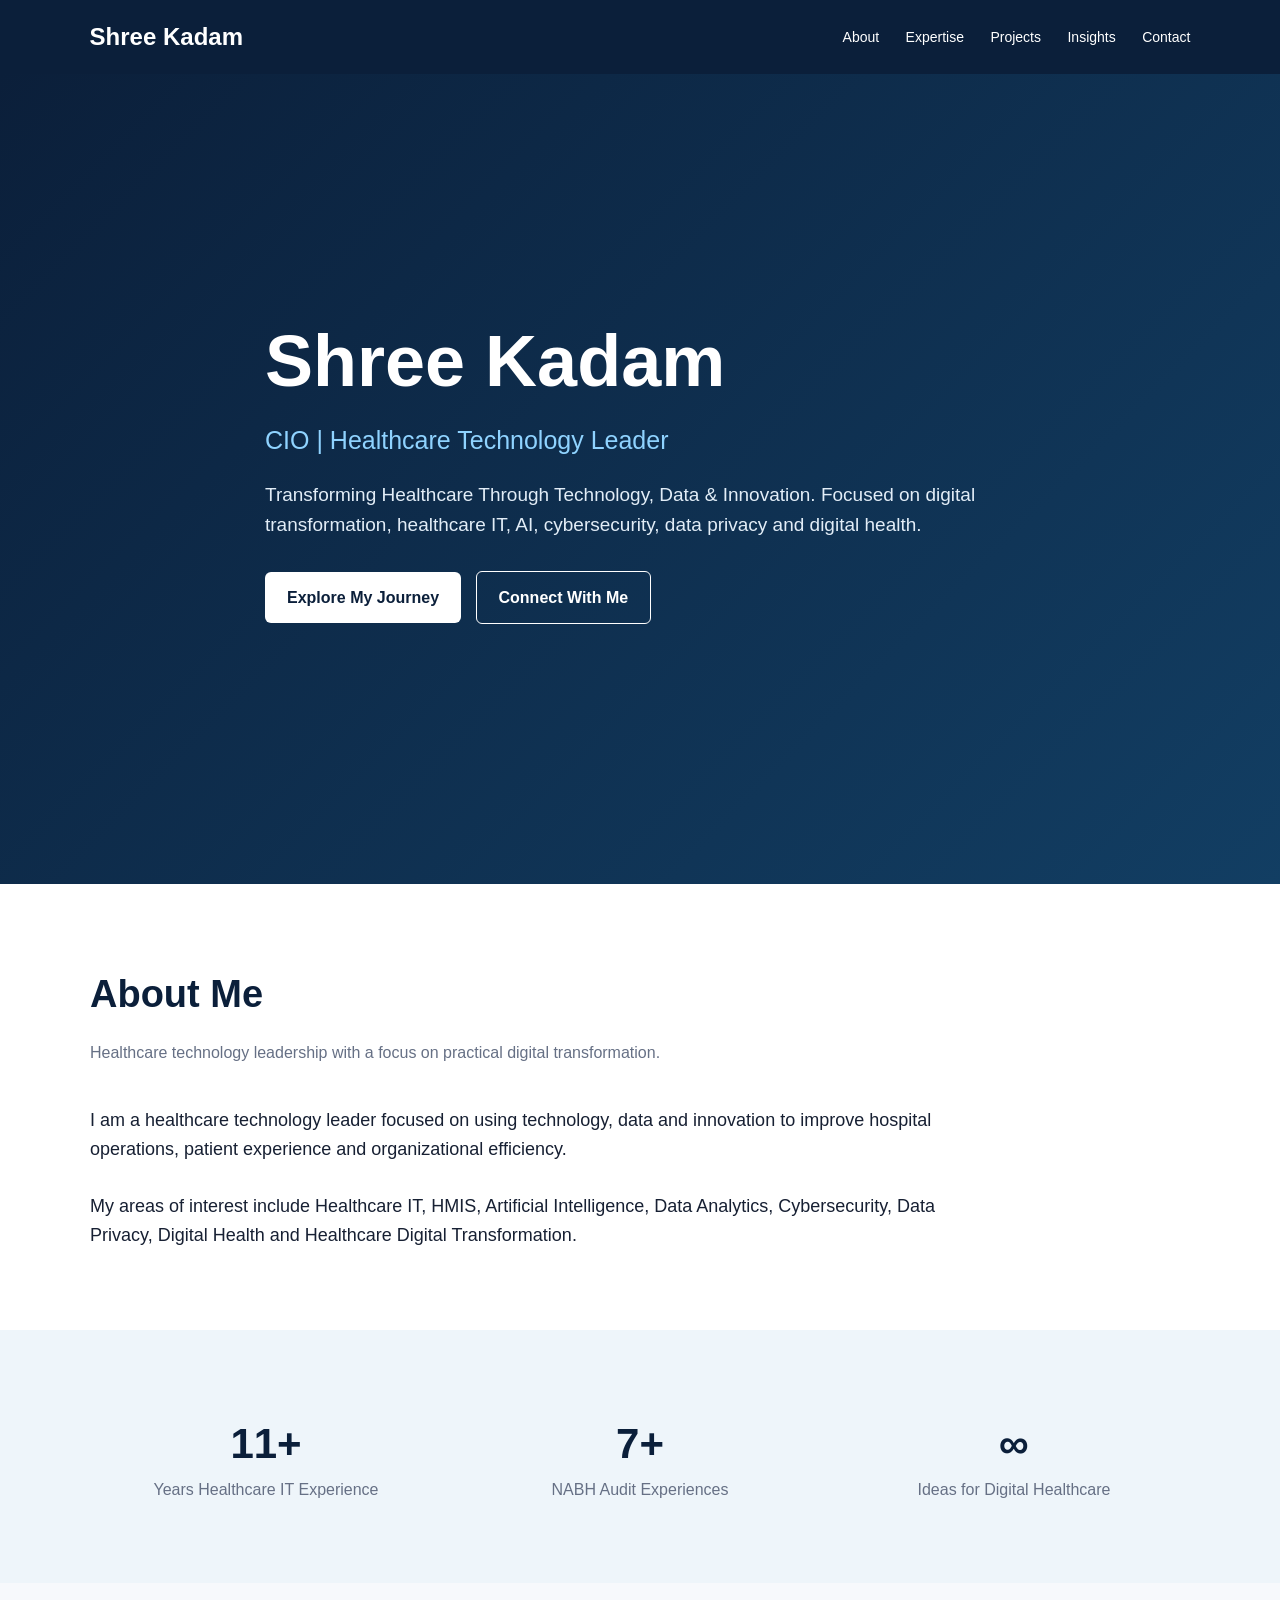
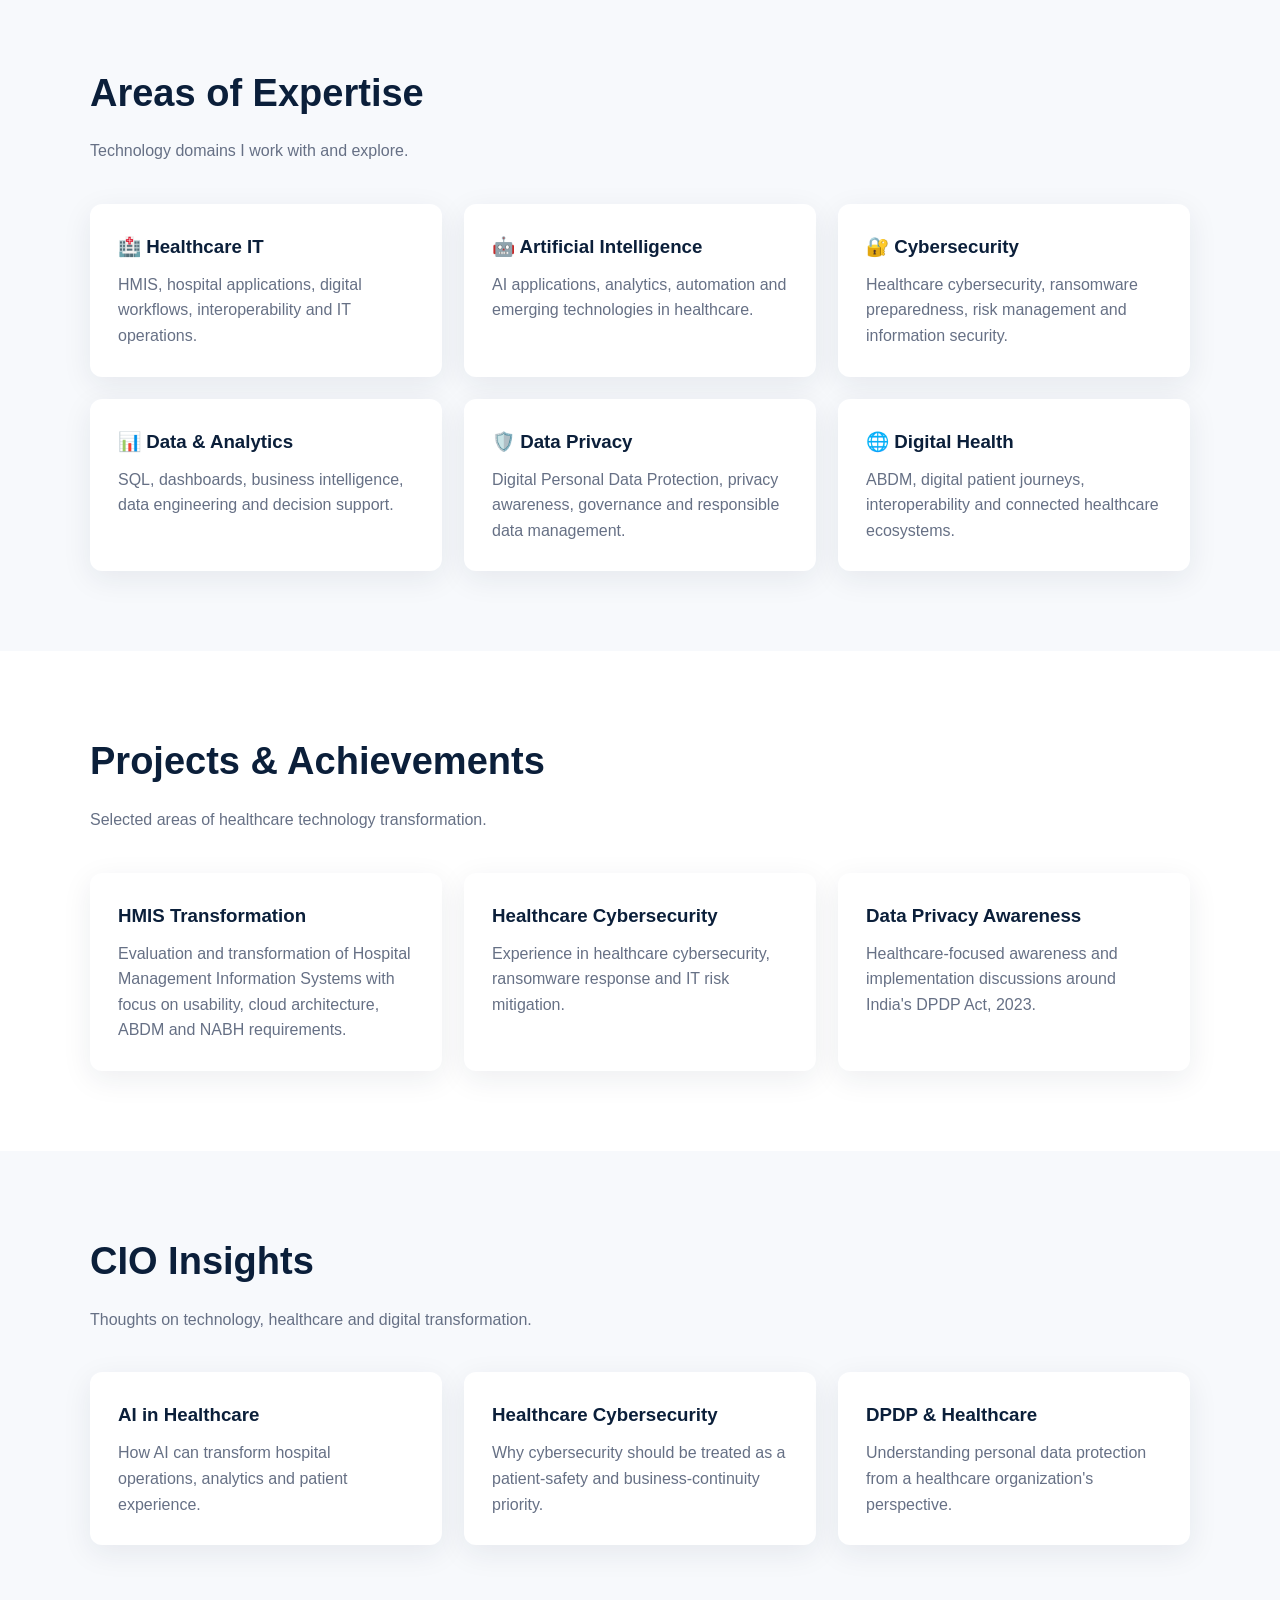
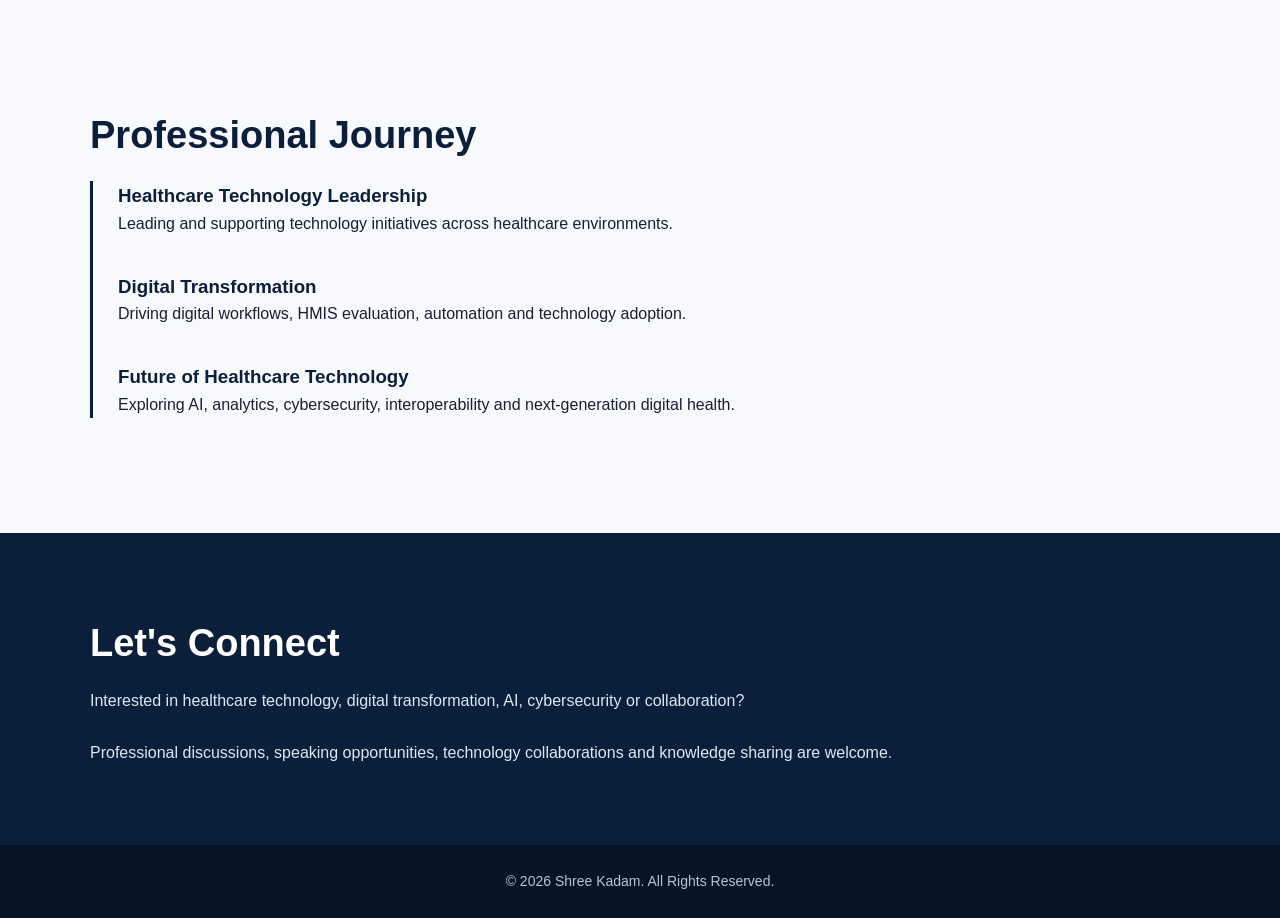
==== index.html @ 1741a17f "Create index.html" ====
<!DOCTYPE html>
<html lang="en">
<head>
  <meta charset="UTF-8">
  <meta name="viewport" content="width=device-width, initial-scale=1.0">

  <title>Shree Kadam | CIO & Healthcare Technology Leader</title>

  <meta name="description"
        content="Shree Kadam – CIO and Healthcare Technology Leader specializing in healthcare IT, digital transformation, AI, cybersecurity, data privacy and digital health.">

  <meta name="author" content="Shree Kadam">

  <style>
    * {
      margin: 0;
      padding: 0;
      box-sizing: border-box;
    }

    html {
      scroll-behavior: smooth;
    }

    body {
      font-family: Arial, Helvetica, sans-serif;
      line-height: 1.6;
      background: #f7f9fc;
      color: #172033;
    }

    header {
      background: #0b1f3a;
      color: white;
      padding: 18px 7%;
      position: sticky;
      top: 0;
      z-index: 1000;
    }

    nav {
      display: flex;
      justify-content: space-between;
      align-items: center;
      max-width: 1200px;
      margin: auto;
    }

    .logo {
      font-size: 24px;
      font-weight: bold;
    }

    nav a {
      color: white;
      text-decoration: none;
      margin-left: 22px;
      font-size: 14px;
    }

    nav a:hover {
      opacity: 0.7;
    }

    .hero {
      min-height: 90vh;
      display: flex;
      align-items: center;
      background: linear-gradient(135deg, #0b1f3a, #123e63);
      color: white;
      padding: 80px 7%;
    }

    .hero-content {
      max-width: 850px;
      margin: auto;
    }

    .hero h1 {
      font-size: clamp(42px, 6vw, 72px);
      line-height: 1.05;
      margin-bottom: 20px;
    }

    .hero h2 {
      font-size: 25px;
      font-weight: normal;
      color: #8fd3ff;
      margin-bottom: 20px;
    }

    .hero p {
      font-size: 19px;
      max-width: 750px;
      color: #e2edf7;
    }

    .buttons {
      margin-top: 30px;
    }

    .btn {
      display: inline-block;
      padding: 13px 22px;
      border-radius: 6px;
      text-decoration: none;
      margin-right: 10px;
      margin-bottom: 10px;
      font-weight: bold;
    }

    .btn-primary {
      background: white;
      color: #0b1f3a;
    }

    .btn-secondary {
      border: 1px solid white;
      color: white;
    }

    section {
      padding: 80px 7%;
    }

    .container {
      max-width: 1100px;
      margin: auto;
    }

    .section-title {
      font-size: 38px;
      margin-bottom: 15px;
      color: #0b1f3a;
    }

    .section-subtitle {
      color: #667085;
      margin-bottom: 40px;
    }

    .about {
      background: white;
    }

    .about-text {
      max-width: 900px;
      font-size: 18px;
    }

    .grid {
      display: grid;
      grid-template-columns: repeat(3, 1fr);
      gap: 22px;
    }

    .card {
      background: white;
      padding: 28px;
      border-radius: 12px;
      box-shadow: 0 8px 30px rgba(20, 40, 70, 0.08);
    }

    .card h3 {
      margin-bottom: 10px;
      color: #0b1f3a;
    }

    .card p {
      color: #667085;
    }

    .stats {
      background: #eef5fa;
    }

    .stat {
      text-align: center;
    }

    .stat-number {
      font-size: 42px;
      font-weight: bold;
      color: #0b1f3a;
    }

    .stat-label {
      color: #667085;
    }

    .timeline {
      border-left: 3px solid #0b1f3a;
      padding-left: 25px;
    }

    .timeline-item {
      margin-bottom: 35px;
    }

    .timeline-item h3 {
      color: #0b1f3a;
    }

    .contact {
      background: #0b1f3a;
      color: white;
    }

    .contact .section-title {
      color: white;
    }

    .contact p {
      color: #dce8f3;
    }

    footer {
      background: #071426;
      color: #b7c4d1;
      text-align: center;
      padding: 25px;
      font-size: 14px;
    }

    @media (max-width: 800px) {
      nav {
        flex-direction: column;
        gap: 12px;
      }

      nav a {
        margin: 0 6px;
      }

      .grid {
        grid-template-columns: 1fr;
      }

      .hero {
        padding-top: 100px;
      }
    }
  </style>
</head>

<body>

<header>
  <nav>
    <div class="logo">Shree Kadam</div>

    <div>
      <a href="#about">About</a>
      <a href="#expertise">Expertise</a>
      <a href="#projects">Projects</a>
      <a href="#insights">Insights</a>
      <a href="#contact">Contact</a>
    </div>
  </nav>
</header>

<section class="hero">
  <div class="hero-content">

    <h1>Shree Kadam</h1>

    <h2>CIO | Healthcare Technology Leader</h2>

    <p>
      Transforming Healthcare Through Technology, Data & Innovation.
      Focused on digital transformation, healthcare IT, AI,
      cybersecurity, data privacy and digital health.
    </p>

    <div class="buttons">
      <a href="#about" class="btn btn-primary">Explore My Journey</a>
      <a href="#contact" class="btn btn-secondary">Connect With Me</a>
    </div>

  </div>
</section>

<section id="about" class="about">
  <div class="container">

    <h2 class="section-title">About Me</h2>

    <p class="section-subtitle">
      Healthcare technology leadership with a focus on practical digital transformation.
    </p>

    <p class="about-text">
      I am a healthcare technology leader focused on using technology,
      data and innovation to improve hospital operations, patient
      experience and organizational efficiency.
      <br><br>
      My areas of interest include Healthcare IT, HMIS, Artificial
      Intelligence, Data Analytics, Cybersecurity, Data Privacy,
      Digital Health and Healthcare Digital Transformation.
    </p>

  </div>
</section>

<section class="stats">
  <div class="container">

    <div class="grid">

      <div class="stat">
        <div class="stat-number">11+</div>
        <div class="stat-label">Years Healthcare IT Experience</div>
      </div>

      <div class="stat">
        <div class="stat-number">7+</div>
        <div class="stat-label">NABH Audit Experiences</div>
      </div>

      <div class="stat">
        <div class="stat-number">∞</div>
        <div class="stat-label">Ideas for Digital Healthcare</div>
      </div>

    </div>

  </div>
</section>

<section id="expertise">
  <div class="container">

    <h2 class="section-title">Areas of Expertise</h2>

    <p class="section-subtitle">
      Technology domains I work with and explore.
    </p>

    <div class="grid">

      <div class="card">
        <h3>🏥 Healthcare IT</h3>
        <p>
          HMIS, hospital applications, digital workflows,
          interoperability and IT operations.
        </p>
      </div>

      <div class="card">
        <h3>🤖 Artificial Intelligence</h3>
        <p>
          AI applications, analytics, automation and
          emerging technologies in healthcare.
        </p>
      </div>

      <div class="card">
        <h3>🔐 Cybersecurity</h3>
        <p>
          Healthcare cybersecurity, ransomware preparedness,
          risk management and information security.
        </p>
      </div>

      <div class="card">
        <h3>📊 Data & Analytics</h3>
        <p>
          SQL, dashboards, business intelligence,
          data engineering and decision support.
        </p>
      </div>

      <div class="card">
        <h3>🛡️ Data Privacy</h3>
        <p>
          Digital Personal Data Protection, privacy awareness,
          governance and responsible data management.
        </p>
      </div>

      <div class="card">
        <h3>🌐 Digital Health</h3>
        <p>
          ABDM, digital patient journeys, interoperability
          and connected healthcare ecosystems.
        </p>
      </div>

    </div>

  </div>
</section>

<section id="projects" class="about">
  <div class="container">

    <h2 class="section-title">Projects & Achievements</h2>

    <p class="section-subtitle">
      Selected areas of healthcare technology transformation.
    </p>

    <div class="grid">

      <div class="card">
        <h3>HMIS Transformation</h3>
        <p>
          Evaluation and transformation of Hospital Management
          Information Systems with focus on usability,
          cloud architecture, ABDM and NABH requirements.
        </p>
      </div>

      <div class="card">
        <h3>Healthcare Cybersecurity</h3>
        <p>
          Experience in healthcare cybersecurity,
          ransomware response and IT risk mitigation.
        </p>
      </div>

      <div class="card">
        <h3>Data Privacy Awareness</h3>
        <p>
          Healthcare-focused awareness and implementation
          discussions around India's DPDP Act, 2023.
        </p>
      </div>

    </div>

  </div>
</section>

<section id="insights">
  <div class="container">

    <h2 class="section-title">CIO Insights</h2>

    <p class="section-subtitle">
      Thoughts on technology, healthcare and digital transformation.
    </p>

    <div class="grid">

      <div class="card">
        <h3>AI in Healthcare</h3>
        <p>
          How AI can transform hospital operations,
          analytics and patient experience.
        </p>
      </div>

      <div class="card">
        <h3>Healthcare Cybersecurity</h3>
        <p>
          Why cybersecurity should be treated as
          a patient-safety and business-continuity priority.
        </p>
      </div>

      <div class="card">
        <h3>DPDP & Healthcare</h3>
        <p>
          Understanding personal data protection
          from a healthcare organization's perspective.
        </p>
      </div>

    </div>

  </div>
</section>

<section>
  <div class="container">

    <h2 class="section-title">Professional Journey</h2>

    <div class="timeline">

      <div class="timeline-item">
        <h3>Healthcare Technology Leadership</h3>
        <p>
          Leading and supporting technology initiatives
          across healthcare environments.
        </p>
      </div>

      <div class="timeline-item">
        <h3>Digital Transformation</h3>
        <p>
          Driving digital workflows, HMIS evaluation,
          automation and technology adoption.
        </p>
      </div>

      <div class="timeline-item">
        <h3>Future of Healthcare Technology</h3>
        <p>
          Exploring AI, analytics, cybersecurity,
          interoperability and next-generation digital health.
        </p>
      </div>

    </div>

  </div>
</section>

<section id="contact" class="contact">
  <div class="container">

    <h2 class="section-title">Let's Connect</h2>

    <p>
      Interested in healthcare technology, digital transformation,
      AI, cybersecurity or collaboration?
    </p>

    <br>

    <p>
      Professional discussions, speaking opportunities,
      technology collaborations and knowledge sharing are welcome.
    </p>

  </div>
</section>

<footer>
  © 2026 Shree Kadam. All Rights Reserved.
</footer>

</body>
</html>
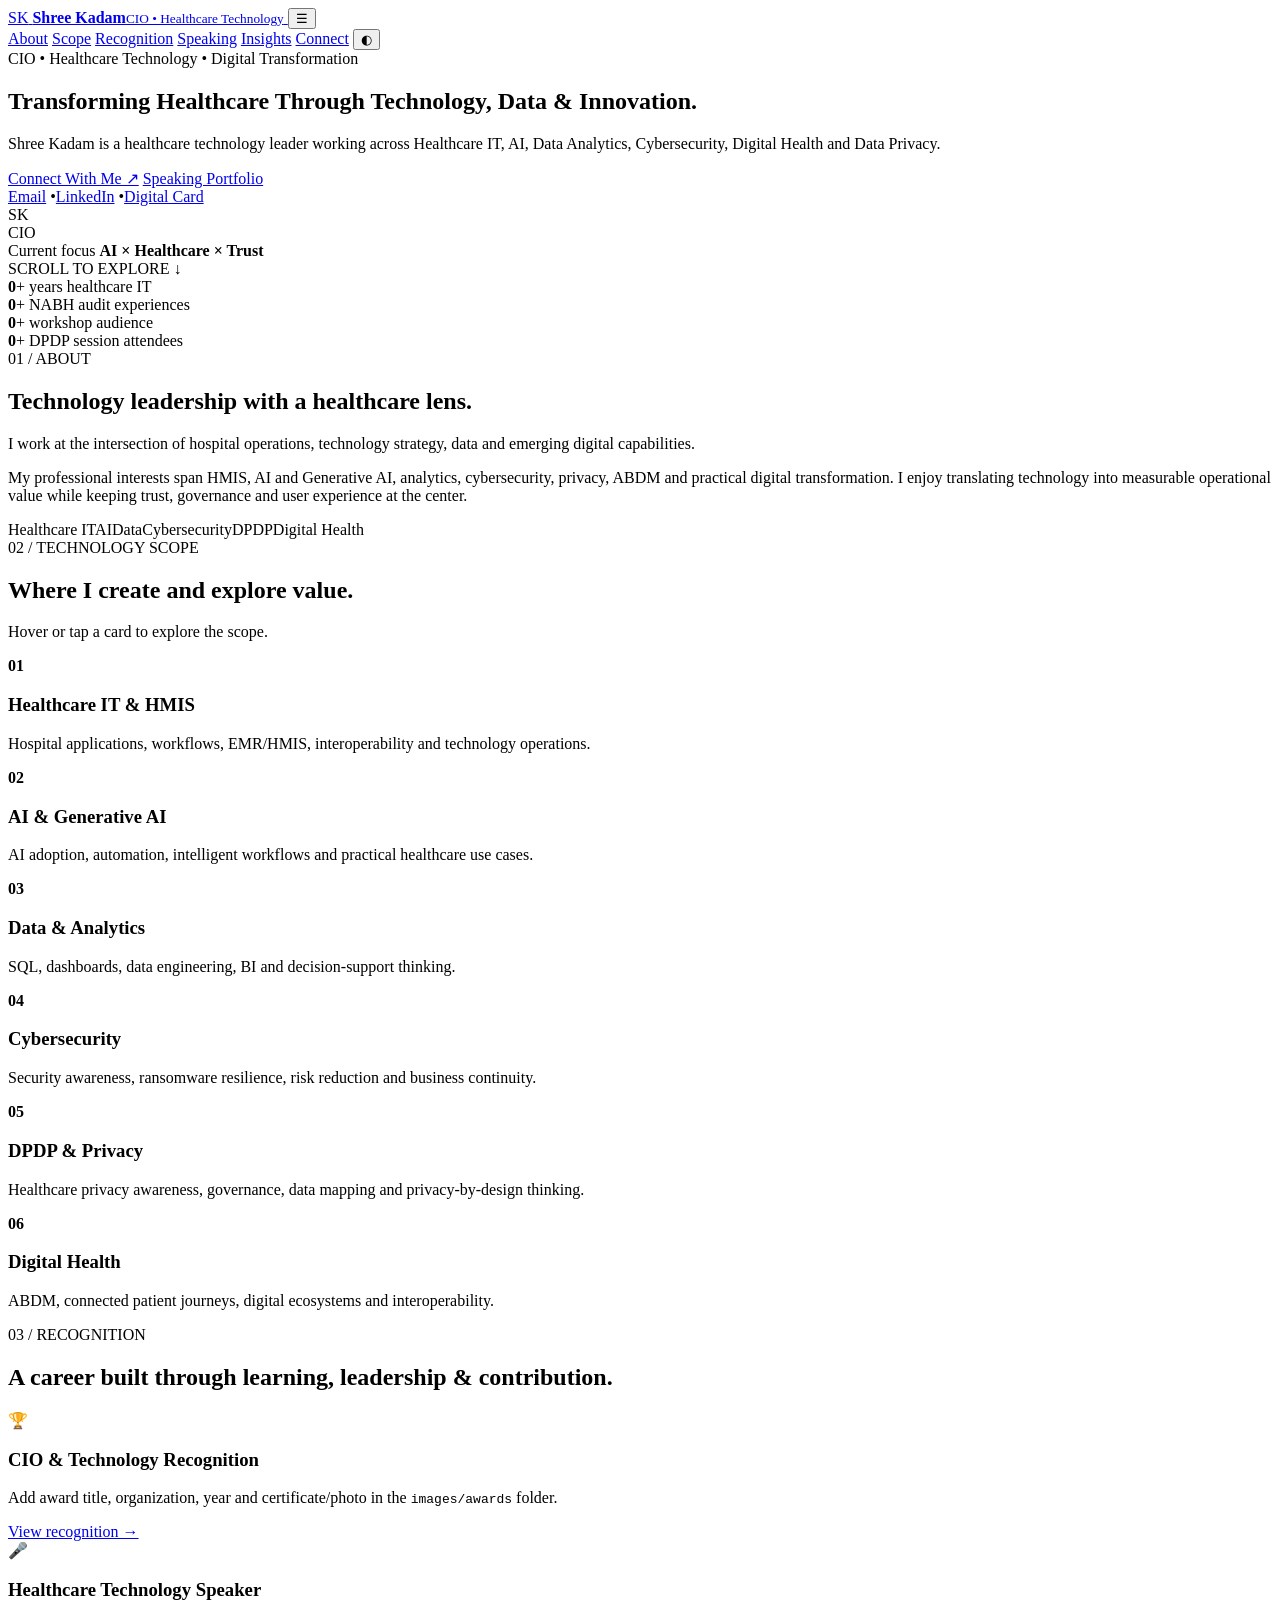
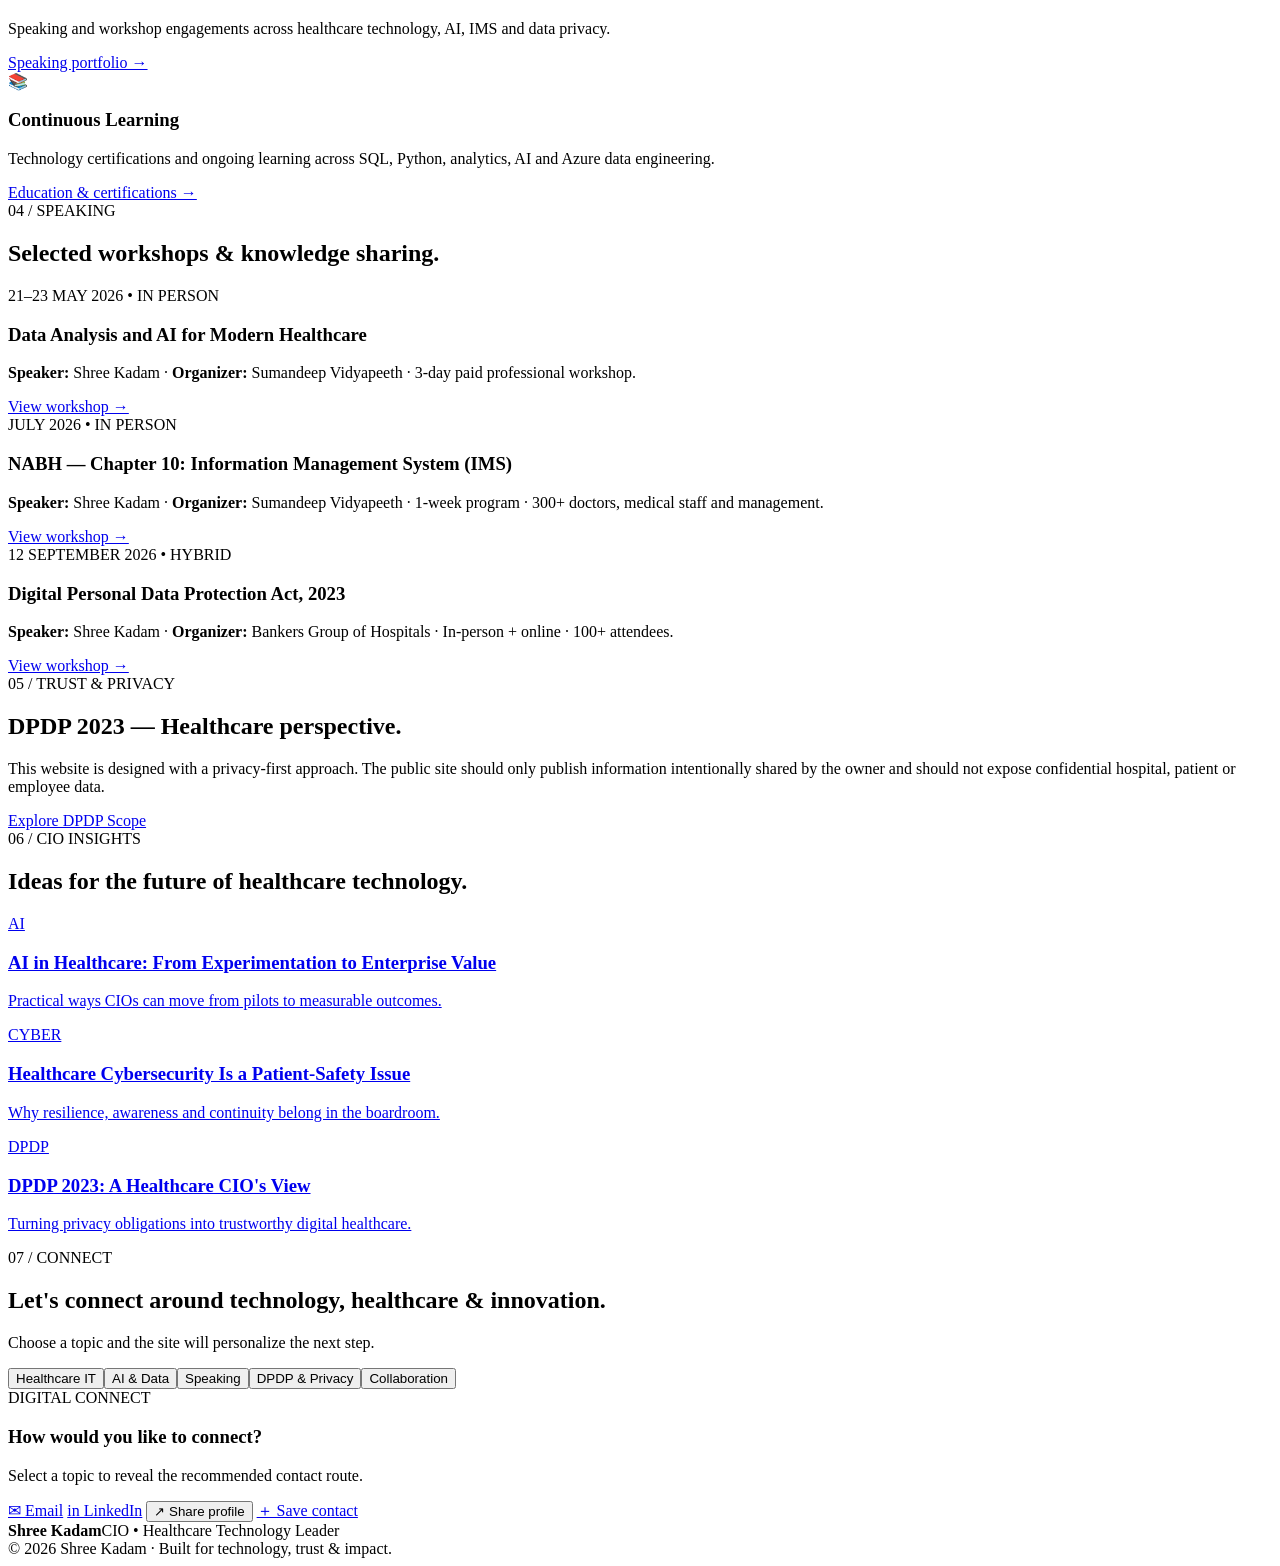
==== commit 515a76a7: "Add files via upload" ====
--- a/index.html
+++ b/index.html
@@ -3,534 +3,180 @@
 <head>
   <meta charset="UTF-8">
   <meta name="viewport" content="width=device-width, initial-scale=1.0">
+  <title>Shree Kadam | CIO & Healthcare Technology Leader</title>
+  <meta name="description" content="Shree Kadam — CIO and Healthcare Technology Leader focused on healthcare IT, AI, data, cybersecurity, digital health and data privacy.">
+  <meta name="author" content="Shree Kadam">
+  <meta property="og:title" content="Shree Kadam | CIO & Healthcare Technology Leader">
+  <meta property="og:description" content="Healthcare IT • AI • Data • Cybersecurity • Digital Health • Privacy">
+  <meta property="og:type" content="website">
+  <meta property="og:url" content="https://shreekadamit.github.io/">
+  <link rel="stylesheet" href="css/style.css">
+</head>
+<body>
+<div class="cursor-glow"></div>
 
-  <title>Shree Kadam | CIO & Healthcare Technology Leader</title>
-
-  <meta name="description"
-        content="Shree Kadam – CIO and Healthcare Technology Leader specializing in healthcare IT, digital transformation, AI, cybersecurity, data privacy and digital health.">
-
-  <meta name="author" content="Shree Kadam">
-
-  <style>
-    * {
-      margin: 0;
-      padding: 0;
-      box-sizing: border-box;
-    }
-
-    html {
-      scroll-behavior: smooth;
-    }
-
-    body {
-      font-family: Arial, Helvetica, sans-serif;
-      line-height: 1.6;
-      background: #f7f9fc;
-      color: #172033;
-    }
-
-    header {
-      background: #0b1f3a;
-      color: white;
-      padding: 18px 7%;
-      position: sticky;
-      top: 0;
-      z-index: 1000;
-    }
-
-    nav {
-      display: flex;
-      justify-content: space-between;
-      align-items: center;
-      max-width: 1200px;
-      margin: auto;
-    }
-
-    .logo {
-      font-size: 24px;
-      font-weight: bold;
-    }
-
-    nav a {
-      color: white;
-      text-decoration: none;
-      margin-left: 22px;
-      font-size: 14px;
-    }
-
-    nav a:hover {
-      opacity: 0.7;
-    }
-
-    .hero {
-      min-height: 90vh;
-      display: flex;
-      align-items: center;
-      background: linear-gradient(135deg, #0b1f3a, #123e63);
-      color: white;
-      padding: 80px 7%;
-    }
-
-    .hero-content {
-      max-width: 850px;
-      margin: auto;
-    }
-
-    .hero h1 {
-      font-size: clamp(42px, 6vw, 72px);
-      line-height: 1.05;
-      margin-bottom: 20px;
-    }
-
-    .hero h2 {
-      font-size: 25px;
-      font-weight: normal;
-      color: #8fd3ff;
-      margin-bottom: 20px;
-    }
-
-    .hero p {
-      font-size: 19px;
-      max-width: 750px;
-      color: #e2edf7;
-    }
-
-    .buttons {
-      margin-top: 30px;
-    }
-
-    .btn {
-      display: inline-block;
-      padding: 13px 22px;
-      border-radius: 6px;
-      text-decoration: none;
-      margin-right: 10px;
-      margin-bottom: 10px;
-      font-weight: bold;
-    }
-
-    .btn-primary {
-      background: white;
-      color: #0b1f3a;
-    }
-
-    .btn-secondary {
-      border: 1px solid white;
-      color: white;
-    }
-
-    section {
-      padding: 80px 7%;
-    }
-
-    .container {
-      max-width: 1100px;
-      margin: auto;
-    }
-
-    .section-title {
-      font-size: 38px;
-      margin-bottom: 15px;
-      color: #0b1f3a;
-    }
-
-    .section-subtitle {
-      color: #667085;
-      margin-bottom: 40px;
-    }
-
-    .about {
-      background: white;
-    }
-
-    .about-text {
-      max-width: 900px;
-      font-size: 18px;
-    }
-
-    .grid {
-      display: grid;
-      grid-template-columns: repeat(3, 1fr);
-      gap: 22px;
-    }
-
-    .card {
-      background: white;
-      padding: 28px;
-      border-radius: 12px;
-      box-shadow: 0 8px 30px rgba(20, 40, 70, 0.08);
-    }
-
-    .card h3 {
-      margin-bottom: 10px;
-      color: #0b1f3a;
-    }
-
-    .card p {
-      color: #667085;
-    }
-
-    .stats {
-      background: #eef5fa;
-    }
-
-    .stat {
-      text-align: center;
-    }
-
-    .stat-number {
-      font-size: 42px;
-      font-weight: bold;
-      color: #0b1f3a;
-    }
-
-    .stat-label {
-      color: #667085;
-    }
-
-    .timeline {
-      border-left: 3px solid #0b1f3a;
-      padding-left: 25px;
-    }
-
-    .timeline-item {
-      margin-bottom: 35px;
-    }
-
-    .timeline-item h3 {
-      color: #0b1f3a;
-    }
-
-    .contact {
-      background: #0b1f3a;
-      color: white;
-    }
-
-    .contact .section-title {
-      color: white;
-    }
-
-    .contact p {
-      color: #dce8f3;
-    }
-
-    footer {
-      background: #071426;
-      color: #b7c4d1;
-      text-align: center;
-      padding: 25px;
-      font-size: 14px;
-    }
-
-    @media (max-width: 800px) {
-      nav {
-        flex-direction: column;
-        gap: 12px;
-      }
-
-      nav a {
-        margin: 0 6px;
-      }
-
-      .grid {
-        grid-template-columns: 1fr;
-      }
-
-      .hero {
-        padding-top: 100px;
-      }
-    }
-  </style>
-</head>
-
-<body>
-
-<header>
-  <nav>
-    <div class="logo">Shree Kadam</div>
-
-    <div>
-      <a href="#about">About</a>
-      <a href="#expertise">Expertise</a>
-      <a href="#projects">Projects</a>
-      <a href="#insights">Insights</a>
-      <a href="#contact">Contact</a>
-    </div>
+<header class="site-header">
+  <a class="brand" href="index.html">
+    <span class="brand-mark">SK</span>
+    <span><strong>Shree Kadam</strong><small>CIO • Healthcare Technology</small></span>
+  </a>
+  <button class="menu-toggle" aria-label="Open menu">☰</button>
+  <nav class="nav">
+    <a href="#about">About</a>
+    <a href="#scope">Scope</a>
+    <a href="#recognition">Recognition</a>
+    <a href="#speaking">Speaking</a>
+    <a href="#insights">Insights</a>
+    <a href="#contact">Connect</a>
+    <button id="themeToggle" class="icon-btn" aria-label="Toggle theme">◐</button>
   </nav>
 </header>
 
+<main>
 <section class="hero">
-  <div class="hero-content">
+  <div class="grid-bg"></div>
+  <div class="container hero-grid">
+    <div class="hero-copy reveal">
+      <div class="eyebrow"><span class="pulse"></span> CIO • Healthcare Technology • Digital Transformation</div>
+      <h1>Transforming <span>Healthcare</span> Through Technology, Data & Innovation.</h1>
+      <p class="hero-text">Shree Kadam is a healthcare technology leader working across Healthcare IT, AI, Data Analytics, Cybersecurity, Digital Health and Data Privacy.</p>
+      <div class="hero-actions">
+        <a class="btn btn-primary" href="#contact">Connect With Me ↗</a>
+        <a class="btn btn-ghost" href="speaking.html">Speaking Portfolio</a>
+      </div>
+      <div class="micro-links">
+        <a href="mailto:YOUR_EMAIL@example.com">Email</a>
+        <span>•</span><a href="https://www.linkedin.com/" target="_blank" rel="noopener">LinkedIn</a>
+        <span>•</span><a href="#contact">Digital Card</a>
+      </div>
+    </div>
+    <div class="hero-panel reveal delay-1">
+      <div class="profile-orbit">
+        <div class="orbit orbit-a"></div><div class="orbit orbit-b"></div>
+        <div class="profile-core">
+          <div class="avatar-placeholder">SK</div>
+          <span>CIO</span>
+        </div>
+      </div>
+      <div class="hero-panel-bottom">
+        <span>Current focus</span>
+        <strong>AI × Healthcare × Trust</strong>
+      </div>
+    </div>
+  </div>
+  <div class="scroll-cue">SCROLL TO EXPLORE ↓</div>
+</section>
 
-    <h1>Shree Kadam</h1>
-
-    <h2>CIO | Healthcare Technology Leader</h2>
-
-    <p>
-      Transforming Healthcare Through Technology, Data & Innovation.
-      Focused on digital transformation, healthcare IT, AI,
-      cybersecurity, data privacy and digital health.
-    </p>
-
-    <div class="buttons">
-      <a href="#about" class="btn btn-primary">Explore My Journey</a>
-      <a href="#contact" class="btn btn-secondary">Connect With Me</a>
-    </div>
-
+<section class="stats-strip">
+  <div class="container stats-grid">
+    <div><strong data-count="11">0</strong><span>+ years healthcare IT</span></div>
+    <div><strong data-count="7">0</strong><span>+ NABH audit experiences</span></div>
+    <div><strong data-count="300">0</strong><span>+ workshop audience</span></div>
+    <div><strong data-count="100">0</strong><span>+ DPDP session attendees</span></div>
   </div>
 </section>
 
-<section id="about" class="about">
-  <div class="container">
-
-    <h2 class="section-title">About Me</h2>
-
-    <p class="section-subtitle">
-      Healthcare technology leadership with a focus on practical digital transformation.
-    </p>
-
-    <p class="about-text">
-      I am a healthcare technology leader focused on using technology,
-      data and innovation to improve hospital operations, patient
-      experience and organizational efficiency.
-      <br><br>
-      My areas of interest include Healthcare IT, HMIS, Artificial
-      Intelligence, Data Analytics, Cybersecurity, Data Privacy,
-      Digital Health and Healthcare Digital Transformation.
-    </p>
-
+<section id="about" class="section">
+  <div class="container two-col">
+    <div class="section-heading reveal">
+      <span class="kicker">01 / ABOUT</span>
+      <h2>Technology leadership with a healthcare lens.</h2>
+    </div>
+    <div class="reveal">
+      <p class="lead">I work at the intersection of hospital operations, technology strategy, data and emerging digital capabilities.</p>
+      <p>My professional interests span HMIS, AI and Generative AI, analytics, cybersecurity, privacy, ABDM and practical digital transformation. I enjoy translating technology into measurable operational value while keeping trust, governance and user experience at the center.</p>
+      <div class="tag-row">
+        <span>Healthcare IT</span><span>AI</span><span>Data</span><span>Cybersecurity</span><span>DPDP</span><span>Digital Health</span>
+      </div>
+    </div>
   </div>
 </section>
 
-<section class="stats">
+<section id="scope" class="section section-dark">
   <div class="container">
-
-    <div class="grid">
-
-      <div class="stat">
-        <div class="stat-number">11+</div>
-        <div class="stat-label">Years Healthcare IT Experience</div>
-      </div>
-
-      <div class="stat">
-        <div class="stat-number">7+</div>
-        <div class="stat-label">NABH Audit Experiences</div>
-      </div>
-
-      <div class="stat">
-        <div class="stat-number">∞</div>
-        <div class="stat-label">Ideas for Digital Healthcare</div>
-      </div>
-
+    <div class="section-heading centered reveal">
+      <span class="kicker">02 / TECHNOLOGY SCOPE</span>
+      <h2>Where I create and explore value.</h2>
+      <p>Hover or tap a card to explore the scope.</p>
     </div>
-
+    <div class="scope-grid">
+      <article class="scope-card reveal"><b>01</b><h3>Healthcare IT & HMIS</h3><p>Hospital applications, workflows, EMR/HMIS, interoperability and technology operations.</p></article>
+      <article class="scope-card reveal"><b>02</b><h3>AI & Generative AI</h3><p>AI adoption, automation, intelligent workflows and practical healthcare use cases.</p></article>
+      <article class="scope-card reveal"><b>03</b><h3>Data & Analytics</h3><p>SQL, dashboards, data engineering, BI and decision-support thinking.</p></article>
+      <article class="scope-card reveal"><b>04</b><h3>Cybersecurity</h3><p>Security awareness, ransomware resilience, risk reduction and business continuity.</p></article>
+      <article class="scope-card reveal"><b>05</b><h3>DPDP & Privacy</h3><p>Healthcare privacy awareness, governance, data mapping and privacy-by-design thinking.</p></article>
+      <article class="scope-card reveal"><b>06</b><h3>Digital Health</h3><p>ABDM, connected patient journeys, digital ecosystems and interoperability.</p></article>
+    </div>
   </div>
 </section>
 
-<section id="expertise">
+<section id="recognition" class="section">
   <div class="container">
-
-    <h2 class="section-title">Areas of Expertise</h2>
-
-    <p class="section-subtitle">
-      Technology domains I work with and explore.
-    </p>
-
-    <div class="grid">
-
-      <div class="card">
-        <h3>🏥 Healthcare IT</h3>
-        <p>
-          HMIS, hospital applications, digital workflows,
-          interoperability and IT operations.
-        </p>
-      </div>
-
-      <div class="card">
-        <h3>🤖 Artificial Intelligence</h3>
-        <p>
-          AI applications, analytics, automation and
-          emerging technologies in healthcare.
-        </p>
-      </div>
-
-      <div class="card">
-        <h3>🔐 Cybersecurity</h3>
-        <p>
-          Healthcare cybersecurity, ransomware preparedness,
-          risk management and information security.
-        </p>
-      </div>
-
-      <div class="card">
-        <h3>📊 Data & Analytics</h3>
-        <p>
-          SQL, dashboards, business intelligence,
-          data engineering and decision support.
-        </p>
-      </div>
-
-      <div class="card">
-        <h3>🛡️ Data Privacy</h3>
-        <p>
-          Digital Personal Data Protection, privacy awareness,
-          governance and responsible data management.
-        </p>
-      </div>
-
-      <div class="card">
-        <h3>🌐 Digital Health</h3>
-        <p>
-          ABDM, digital patient journeys, interoperability
-          and connected healthcare ecosystems.
-        </p>
-      </div>
-
+    <div class="section-heading reveal"><span class="kicker">03 / RECOGNITION</span><h2>A career built through learning, leadership & contribution.</h2></div>
+    <div class="cards-3">
+      <article class="glass-card reveal"><div class="card-icon">🏆</div><h3>CIO & Technology Recognition</h3><p>Add award title, organization, year and certificate/photo in the <code>images/awards</code> folder.</p><a href="awards.html">View recognition →</a></article>
+      <article class="glass-card reveal"><div class="card-icon">🎤</div><h3>Healthcare Technology Speaker</h3><p>Speaking and workshop engagements across healthcare technology, AI, IMS and data privacy.</p><a href="speaking.html">Speaking portfolio →</a></article>
+      <article class="glass-card reveal"><div class="card-icon">📚</div><h3>Continuous Learning</h3><p>Technology certifications and ongoing learning across SQL, Python, analytics, AI and Azure data engineering.</p><a href="certifications.html">Education & certifications →</a></article>
     </div>
-
   </div>
 </section>
 
-<section id="projects" class="about">
+<section id="speaking" class="section section-soft">
   <div class="container">
-
-    <h2 class="section-title">Projects & Achievements</h2>
-
-    <p class="section-subtitle">
-      Selected areas of healthcare technology transformation.
-    </p>
-
-    <div class="grid">
-
-      <div class="card">
-        <h3>HMIS Transformation</h3>
-        <p>
-          Evaluation and transformation of Hospital Management
-          Information Systems with focus on usability,
-          cloud architecture, ABDM and NABH requirements.
-        </p>
-      </div>
-
-      <div class="card">
-        <h3>Healthcare Cybersecurity</h3>
-        <p>
-          Experience in healthcare cybersecurity,
-          ransomware response and IT risk mitigation.
-        </p>
-      </div>
-
-      <div class="card">
-        <h3>Data Privacy Awareness</h3>
-        <p>
-          Healthcare-focused awareness and implementation
-          discussions around India's DPDP Act, 2023.
-        </p>
-      </div>
-
+    <div class="section-heading centered reveal"><span class="kicker">04 / SPEAKING</span><h2>Selected workshops & knowledge sharing.</h2></div>
+    <div class="timeline">
+      <article class="timeline-item reveal"><div class="timeline-dot"></div><div><span class="date">21–23 MAY 2026 • IN PERSON</span><h3>Data Analysis and AI for Modern Healthcare</h3><p><strong>Speaker:</strong> Shree Kadam · <strong>Organizer:</strong> Sumandeep Vidyapeeth · 3-day paid professional workshop.</p><a href="speaking.html">View workshop →</a></div></article>
+      <article class="timeline-item reveal"><div class="timeline-dot"></div><div><span class="date">JULY 2026 • IN PERSON</span><h3>NABH — Chapter 10: Information Management System (IMS)</h3><p><strong>Speaker:</strong> Shree Kadam · <strong>Organizer:</strong> Sumandeep Vidyapeeth · 1-week program · 300+ doctors, medical staff and management.</p><a href="speaking.html">View workshop →</a></div></article>
+      <article class="timeline-item reveal"><div class="timeline-dot"></div><div><span class="date">12 SEPTEMBER 2026 • HYBRID</span><h3>Digital Personal Data Protection Act, 2023</h3><p><strong>Speaker:</strong> Shree Kadam · <strong>Organizer:</strong> Bankers Group of Hospitals · In-person + online · 100+ attendees.</p><a href="speaking.html">View workshop →</a></div></article>
     </div>
-
   </div>
 </section>
 
-<section id="insights">
-  <div class="container">
-
-    <h2 class="section-title">CIO Insights</h2>
-
-    <p class="section-subtitle">
-      Thoughts on technology, healthcare and digital transformation.
-    </p>
-
-    <div class="grid">
-
-      <div class="card">
-        <h3>AI in Healthcare</h3>
-        <p>
-          How AI can transform hospital operations,
-          analytics and patient experience.
-        </p>
-      </div>
-
-      <div class="card">
-        <h3>Healthcare Cybersecurity</h3>
-        <p>
-          Why cybersecurity should be treated as
-          a patient-safety and business-continuity priority.
-        </p>
-      </div>
-
-      <div class="card">
-        <h3>DPDP & Healthcare</h3>
-        <p>
-          Understanding personal data protection
-          from a healthcare organization's perspective.
-        </p>
-      </div>
-
-    </div>
-
+<section class="section">
+  <div class="container privacy-banner reveal">
+    <div><span class="kicker">05 / TRUST & PRIVACY</span><h2>DPDP 2023 — Healthcare perspective.</h2><p>This website is designed with a privacy-first approach. The public site should only publish information intentionally shared by the owner and should not expose confidential hospital, patient or employee data.</p></div>
+    <a class="btn btn-primary" href="dpdp.html">Explore DPDP Scope</a>
   </div>
 </section>
 
-<section>
+<section id="insights" class="section section-dark">
   <div class="container">
-
-    <h2 class="section-title">Professional Journey</h2>
-
-    <div class="timeline">
-
-      <div class="timeline-item">
-        <h3>Healthcare Technology Leadership</h3>
-        <p>
-          Leading and supporting technology initiatives
-          across healthcare environments.
-        </p>
-      </div>
-
-      <div class="timeline-item">
-        <h3>Digital Transformation</h3>
-        <p>
-          Driving digital workflows, HMIS evaluation,
-          automation and technology adoption.
-        </p>
-      </div>
-
-      <div class="timeline-item">
-        <h3>Future of Healthcare Technology</h3>
-        <p>
-          Exploring AI, analytics, cybersecurity,
-          interoperability and next-generation digital health.
-        </p>
-      </div>
-
+    <div class="section-heading centered reveal"><span class="kicker">06 / CIO INSIGHTS</span><h2>Ideas for the future of healthcare technology.</h2></div>
+    <div class="insight-grid">
+      <a class="insight-card reveal" href="insights.html#ai"><span>AI</span><h3>AI in Healthcare: From Experimentation to Enterprise Value</h3><p>Practical ways CIOs can move from pilots to measurable outcomes.</p></a>
+      <a class="insight-card reveal" href="insights.html#cyber"><span>CYBER</span><h3>Healthcare Cybersecurity Is a Patient-Safety Issue</h3><p>Why resilience, awareness and continuity belong in the boardroom.</p></a>
+      <a class="insight-card reveal" href="insights.html#privacy"><span>DPDP</span><h3>DPDP 2023: A Healthcare CIO's View</h3><p>Turning privacy obligations into trustworthy digital healthcare.</p></a>
     </div>
-
   </div>
 </section>
 
-<section id="contact" class="contact">
-  <div class="container">
-
-    <h2 class="section-title">Let's Connect</h2>
-
-    <p>
-      Interested in healthcare technology, digital transformation,
-      AI, cybersecurity or collaboration?
-    </p>
-
-    <br>
-
-    <p>
-      Professional discussions, speaking opportunities,
-      technology collaborations and knowledge sharing are welcome.
-    </p>
-
+<section id="contact" class="section contact-section">
+  <div class="container contact-grid">
+    <div class="reveal">
+      <span class="kicker">07 / CONNECT</span>
+      <h2>Let's connect around technology, healthcare & innovation.</h2>
+      <p>Choose a topic and the site will personalize the next step.</p>
+      <div class="connect-options">
+        <button data-topic="Healthcare IT">Healthcare IT</button><button data-topic="AI & Data">AI & Data</button><button data-topic="Speaking">Speaking</button><button data-topic="DPDP & Privacy">DPDP & Privacy</button><button data-topic="Collaboration">Collaboration</button>
+      </div>
+    </div>
+    <div class="connect-card reveal delay-1">
+      <div class="ai-label"><span class="pulse"></span> DIGITAL CONNECT</div>
+      <h3 id="connectTitle">How would you like to connect?</h3>
+      <p id="connectText">Select a topic to reveal the recommended contact route.</p>
+      <div id="contactActions" class="contact-actions">
+        <a href="mailto:YOUR_EMAIL@example.com">✉ Email</a>
+        <a href="https://www.linkedin.com/" target="_blank" rel="noopener">in LinkedIn</a>
+        <button id="shareBtn">↗ Share profile</button>
+        <a href="assets/shree-kadam.vcf" download>＋ Save contact</a>
+      </div>
+    </div>
   </div>
 </section>
+</main>
 
-<footer>
-  © 2026 Shree Kadam. All Rights Reserved.
-</footer>
+<footer><div class="container footer-grid"><div><strong>Shree Kadam</strong><span>CIO • Healthcare Technology Leader</span></div><div>© 2026 Shree Kadam · Built for technology, trust & impact.</div></div></footer>
 
+<script src="js/main.js"></script>
 </body>
 </html>
